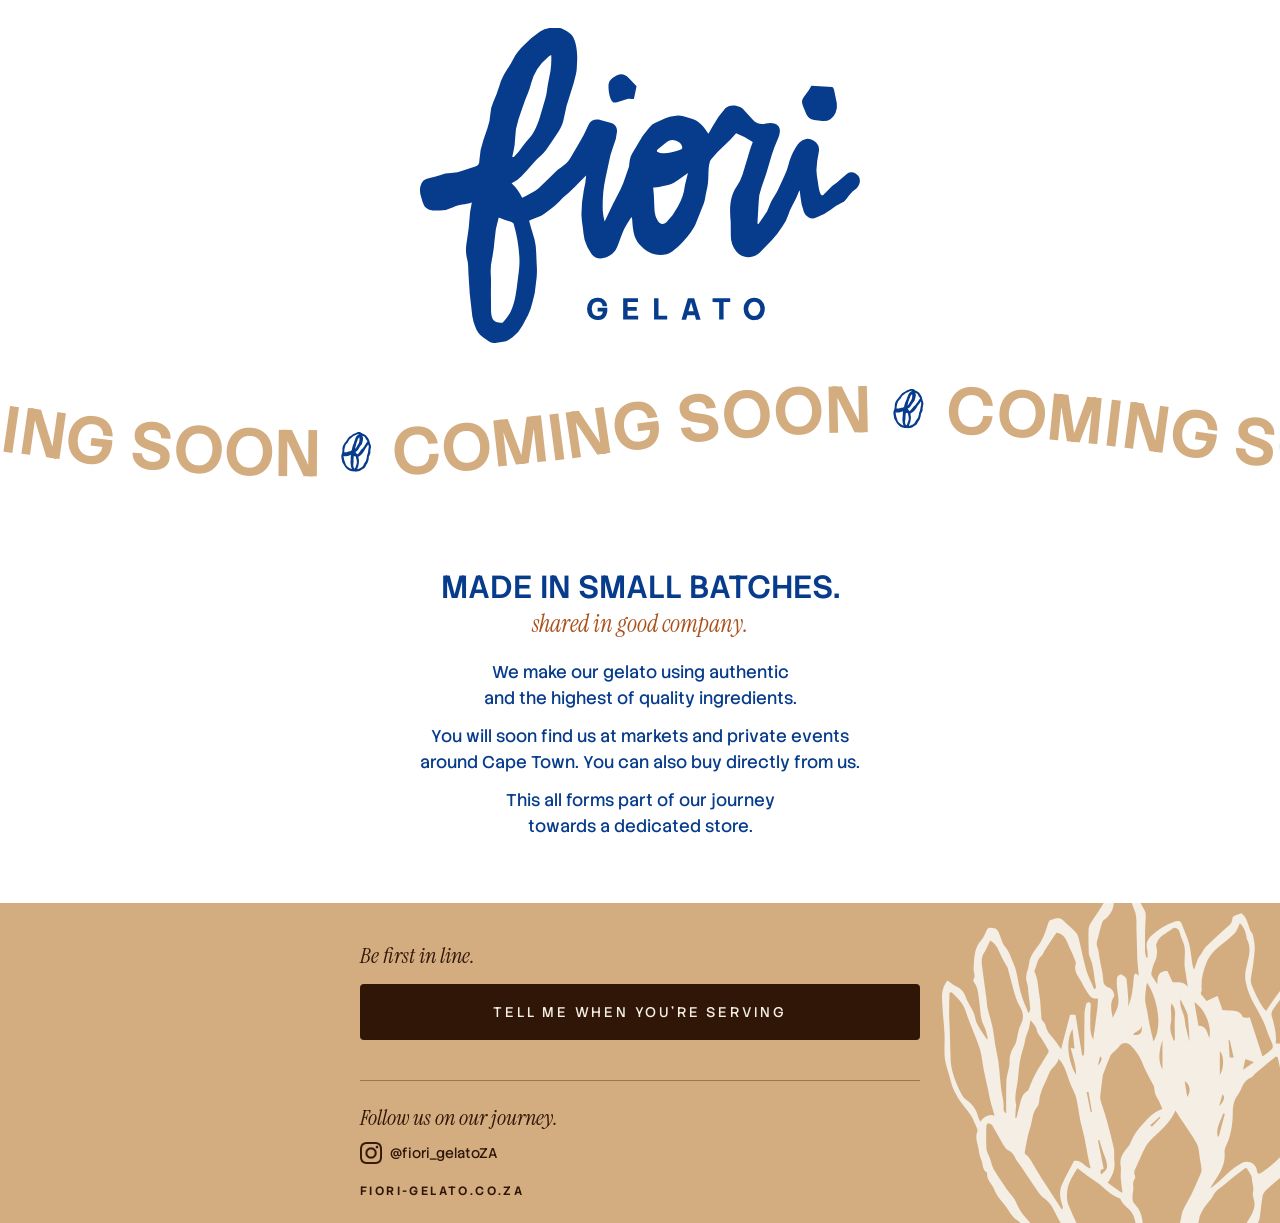
==== index.html @ b739e574 "Footer: Instagram icon, follow block under the line, sentence-case headings Co-Authored-By: Claude O" ====
<!doctype html>
<html lang="en">
<head>
<meta charset="utf-8">
<meta name="viewport" content="width=device-width,initial-scale=1,viewport-fit=cover">
<title>Fiori Gelato · Coming soon</title>
<meta name="description" content="Small-batch gelato, churned by hand in Cape Town. Coming soon.">
<meta property="og:title" content="Fiori Gelato · Coming soon">
<meta property="og:description" content="Small-batch gelato, churned by hand in Cape Town.">
<meta property="og:image" content="https://fiori-gelato.co.za/assets/logo-terracota.png">
<meta name="theme-color" content="#ffffff">
<link rel="icon" type="image/png" href="assets/logo-terracota.png">
<link rel="preload" href="assets/logo-terracota.png" as="image">
<style>
:root{padding-top:env(safe-area-inset-top,0px);padding-bottom:env(safe-area-inset-bottom,0px)}
body{margin:0}
[hidden]{display:none!important}
</style>
<style>
/* Layout: mobile-first, white page, everything centred and short. The blue logo large up top,
   COMING SOON drifting along a gentle wave with the Fiori stamp between, a few lines about us, then a terracota
   footer with two small columns and the sign-up button. Deep Blue type, Terracota for accents. */
@font-face{font-family:"Stack Sans Text";src:url("fonts/StackSansText-VariableFont_wght.ttf") format("truetype");font-weight:100 900;font-style:normal;font-display:block}
@font-face{font-family:"Instrument Serif";src:url("fonts/InstrumentSerif-Regular.ttf") format("truetype");font-weight:400;font-style:normal;font-display:block}
@font-face{font-family:"Instrument Serif";src:url("fonts/InstrumentSerif-Italic.ttf") format("truetype");font-weight:400;font-style:italic;font-display:block}

:root{
  --deep-blue:#073c8c;
  --terracota:#ab501b;
  --nuts:#d3ad80;
  --latte:#f4eee5;
  --bean:#301607;
  --white:#ffffff;
  --bg:var(--white);
  --fg:var(--deep-blue);
  --rule:var(--nuts);
  --font-sans:"Stack Sans Text",system-ui,-apple-system,"Segoe UI",sans-serif;
  --font-serif:"Instrument Serif",Georgia,"Times New Roman",serif;
  --space-2:8px;--space-3:16px;--space-4:24px;--space-5:40px;--space-6:64px;
  --radius-sm:4px;
  --gutter-l:max(16px,env(safe-area-inset-left,0px));
  --gutter-r:max(16px,env(safe-area-inset-right,0px));
  color-scheme:light;
}
@media (min-width:760px){:root{--gutter-l:max(40px,env(safe-area-inset-left,0px));--gutter-r:max(40px,env(safe-area-inset-right,0px))}}

html{background:var(--bg)}
body{background:var(--bg);color:var(--fg);font-family:var(--font-sans);font-size:16px;line-height:24px;overflow-x:hidden;-webkit-font-smoothing:antialiased;-webkit-tap-highlight-color:transparent}
*{box-sizing:border-box}
img{max-width:100%;display:block}
a{color:inherit}
:focus-visible{outline:2px solid var(--deep-blue);outline-offset:3px}
.about :focus-visible{outline-color:var(--latte)}

.wrap{padding-left:var(--gutter-l);padding-right:var(--gutter-r);max-width:1180px;margin-inline:auto}
.label{font:600 12px/16px var(--font-sans);letter-spacing:.2em;text-transform:uppercase}
.headline{font:500 clamp(26px,6.5vw,32px)/1.15 var(--font-sans);text-transform:uppercase;text-wrap:balance;margin:0}
.accent{font:italic 400 24px/30px var(--font-serif);margin:0}
.sr-only{position:absolute;width:1px;height:1px;padding:0;margin:-1px;overflow:hidden;clip:rect(0 0 0 0);white-space:nowrap;border:0}

.btn{appearance:none;border:0;border-radius:var(--radius-sm);font:600 12px/16px var(--font-sans);letter-spacing:.2em;text-transform:uppercase;min-height:52px;padding:18px 24px;cursor:pointer;text-decoration:none;display:inline-flex;align-items:center;justify-content:center;gap:10px;transition:transform .15s ease,background-color .15s ease,color .15s ease;user-select:none;-webkit-user-select:none}
.btn:active{transform:scale(.97)}
.btn-latte{background:var(--latte);color:var(--terracota)}
.btn-blue{background:var(--deep-blue);color:var(--white)}
@media (hover:hover){.btn-latte:hover{background:var(--deep-blue);color:var(--latte)}.btn-blue:hover{background:var(--terracota)}}

/* ---------- opening screen: terracota logo pulsing on white ---------- */
.intro{position:fixed;inset:0;z-index:100;background-color:var(--white);display:grid;place-items:center;cursor:pointer;animation:introFailsafe 1.6s ease 7s forwards}
.intro img{width:min(62vw,300px);height:auto;animation:pulse 1.8s ease-in-out infinite;transform-origin:50% 50%;will-change:transform}
@keyframes pulse{0%,100%{transform:scale(1);opacity:1}50%{transform:scale(1.05);opacity:.75}}
.intro.leave{background-color:rgba(255,255,255,0);transition:background-color 1.8s ease .3s;pointer-events:none}
@keyframes introFailsafe{to{opacity:0;visibility:hidden}}

/* page settles in as the opening screen clears */
body.enter .hero > *{animation:rise 1.8s cubic-bezier(.2,.8,.2,1) backwards;animation-delay:.9s}
@keyframes rise{from{opacity:0;transform:translateY(28px)}}

/* ---------- header: the logo, large and centred ---------- */
.top{display:flex;justify-content:center;padding-block:28px 0}
.top img{width:min(78vw,440px);height:auto}

/* ---------- hero: COMING SOON drifting along a gentle wave, the Fiori stamp between ---------- */
.hero{padding-block:var(--space-3) var(--space-3);overflow:hidden}
.wave{display:block;width:100%;height:170px;overflow:visible;user-select:none;-webkit-user-select:none}
.wave text{font-family:var(--font-sans);font-weight:600;fill:var(--nuts)}

/* ---------- short write-up ---------- */
.about{padding-block:var(--space-4) var(--space-6)}
/* a centred column, text centred too */
.about-inner{display:flex;flex-direction:column;align-items:center;gap:4px;max-width:480px;margin-inline:auto;text-align:center}
@media (min-width:760px){.about-inner{max-width:560px}}
.about .accent{color:var(--terracota)}
.about p.body{margin:var(--space-3) 0 0;font-size:17px;line-height:26px;display:flex;flex-direction:column;gap:12px}
.about p.body .ln{display:block;text-wrap:balance}

/* ---------- footer: terracota block, small two-column info ---------- */
.foot{background:var(--nuts);color:var(--bean);padding-block:var(--space-5) calc(var(--space-4) + env(safe-area-inset-bottom,0px))}
.foot{position:relative;overflow:hidden}
.foot > .wrap{position:relative;z-index:1}
.foot-line{position:relative;z-index:1}
/* phones: the flower sits under the button, cropped off the bottom-right corner */
.foot-protea{display:block;width:62vw;max-width:none;height:auto;pointer-events:none;margin:-36px calc(-1 * var(--gutter-r) - 14vw) calc(-1 * var(--space-4) - env(safe-area-inset-bottom,0px) - 22vw) auto}
/* laptops: it fills the empty right-hand side instead */
@media (min-width:860px){.foot-protea{position:absolute;z-index:0;margin:0;right:-8%;bottom:-36%;width:440px}}
.foot :focus-visible{outline-color:var(--bean)}
.cols{display:grid;grid-template-columns:repeat(2,minmax(0,1fr));gap:var(--space-4) var(--space-3);max-width:560px;margin-inline:auto}
.col{display:flex;flex-direction:column;gap:6px;min-width:0}
.col .h{font:italic 400 22px/1.2 var(--font-serif)}
.col p,.col a{margin:0;font:400 14px/20px var(--font-sans)}
.col a{text-decoration:underline;text-underline-offset:3px}
.col.wide{grid-column:1 / -1}
.col a.ig{display:inline-flex;align-items:center;gap:8px;align-self:flex-start;text-decoration:none;min-height:32px}
.col a.ig img{width:22px;height:22px}
@media (hover:hover){.col a.ig:hover{text-decoration:underline;text-underline-offset:3px}}
.foot .btn{width:100%;margin-top:var(--space-2)}
.foot .btn-latte{background:var(--bean);color:var(--latte)}
@media (hover:hover){.foot .btn-latte:hover{background:var(--deep-blue);color:var(--latte)}}
.foot-line{max-width:560px;margin:var(--space-5) auto 0;padding-top:var(--space-4);border-top:1px solid rgba(48,22,7,.35)}
.foot-line .web{margin-top:var(--space-2)}

/* ---------- notify sheet ---------- */
.scrim{position:fixed;inset:0;z-index:40;background:rgba(48,22,7,.6);display:flex;align-items:flex-end;justify-content:center}
.sheet{background:var(--white);color:var(--deep-blue);width:100%;max-width:520px;max-height:100%;overflow-y:auto;padding:var(--space-4) max(20px,env(safe-area-inset-right,0px)) calc(var(--space-4) + env(safe-area-inset-bottom,0px)) max(20px,env(safe-area-inset-left,0px));display:flex;flex-direction:column;gap:var(--space-3);animation:sheetIn .32s cubic-bezier(.2,.9,.3,1)}
@keyframes sheetIn{from{transform:translateY(40px);opacity:0}}
.sheet :focus-visible{outline-color:var(--deep-blue)}
.sheet-top{display:flex;justify-content:space-between;align-items:center;gap:var(--space-3)}
.sheet-top .label{color:var(--terracota)}
.close{appearance:none;border:0;background:transparent;color:var(--deep-blue);font:600 12px/16px var(--font-sans);letter-spacing:.2em;text-transform:uppercase;min-height:44px;padding:0 4px;cursor:pointer}
.sheet form{display:flex;flex-direction:column;gap:var(--space-3)}
.field{display:flex;flex-direction:column;gap:6px}
.field .label{font-size:11px}
.field input{font:400 16px/24px var(--font-sans);color:var(--bean);background:var(--white);border:1.5px solid var(--deep-blue);border-radius:var(--radius-sm);padding:12px 14px;min-height:50px;width:100%}
.field input::placeholder{color:rgba(48,22,7,.45)}
.check{display:flex;gap:12px;align-items:flex-start;font:400 14px/20px var(--font-sans);color:var(--bean)}
.check input{width:22px;height:22px;margin:0;flex:0 0 auto;accent-color:var(--deep-blue)}
.err{color:var(--terracota);font:600 13px/19px var(--font-sans);margin:0;min-height:19px}
.sheet .btn-blue{width:100%}
.sheet .btn-blue[disabled]{opacity:.6;cursor:progress}
.done{display:flex;flex-direction:column;gap:var(--space-2)}
@media (min-width:640px){.scrim{align-items:center}.sheet{padding:var(--space-5)}}

@media (prefers-reduced-motion:reduce){
  .intro img{animation:none}
  .intro.leave{opacity:0;transition:opacity .5s ease}
  body.enter .hero > *{animation:none}
  .sheet{animation:none}
}
</style>

</head>
<body>
<div class="intro" id="intro" aria-hidden="true">
  <img src="assets/logo-blue.svg" alt="">
</div>

<header class="top"><img id="topLogo" src="assets/logo-blue.svg" alt="Fiori Gelato"></header>

<main>
  <section class="hero">
    <h1 class="sr-only">Fiori Gelato: coming soon to Cape Town</h1>
    <svg class="wave" id="wave" aria-hidden="true"></svg>
  </section>

  <section class="about">
    <div class="wrap about-inner">
      <h2 class="headline">Made in small batches.</h2>
      <p class="accent">shared in good company.</p>
      <p class="body"><span class="ln">We make our gelato using authentic and the highest of quality ingredients.</span><span class="ln">You will soon find us at markets and private events around Cape Town. You can also buy directly from us.</span><span class="ln">This all forms part of our journey towards a dedicated store.</span></p>
    </div>
  </section>
</main>

<footer class="foot">
  <div class="wrap">
    <div class="cols">
      <div class="col wide">
        <span class="h">Be first in line.</span>
        <a class="btn btn-latte" href="#notify" data-notify style="text-decoration:none">Tell me when you're serving</a>
      </div>
    </div>
    <div class="foot-line">
      <div class="col">
        <span class="h">Follow us on our journey.</span>
        <a class="ig" href="https://www.instagram.com/fiori_gelatoZA/" target="_blank" rel="noopener"><img src="assets/instagram.png" alt="" width="22" height="22">@fiori_gelatoZA</a>
        <span class="label web">fiori-gelato.co.za</span>
      </div>
    </div>
  </div>
  <img class="foot-protea" src="assets/protea-latte.svg" alt="">
</footer>

<div class="scrim" id="notify" hidden>
  <div class="sheet" role="dialog" aria-modal="true" aria-labelledby="notifyTitle">
    <div class="sheet-top">
      <span class="label">Notify me</span>
      <button class="close" type="button" id="closeSheet">Close</button>
    </div>
    <div id="formView">
      <form id="notifyForm" novalidate>
        <h2 class="headline" id="notifyTitle">Get a message when we're serving.</h2>
        <div class="field">
          <label class="label" for="nName">Your name (optional)</label>
          <input id="nName" name="name" type="text" autocomplete="given-name" maxlength="60" placeholder="Thandi">
        </div>
        <div class="field">
          <label class="label" for="nPhone">Mobile number</label>
          <input id="nPhone" name="phone" type="tel" inputmode="tel" autocomplete="tel" maxlength="20" placeholder="082 123 4567" required>
        </div>
        <label class="check" for="nConsent">
          <input id="nConsent" name="consent" type="checkbox" required>
          <span>Yes, you may SMS or WhatsApp me when you start serving.</span>
        </label>
        <p class="err" id="nErr" role="alert"></p>
        <button class="btn btn-blue" id="nSubmit" type="submit">Add me to the list</button>
      </form>
    </div>
    <div class="done" id="doneView" hidden>
      <h2 class="headline">You're on the list.</h2>
      <button class="btn btn-blue" type="button" id="doneClose" style="margin-top:var(--space-3);width:100%">Close</button>
    </div>
  </div>
</div>

<script>
(function(){
  "use strict";
  var reduce = !!(window.matchMedia && window.matchMedia("(prefers-reduced-motion: reduce)").matches);
  function buzz(ms){ try{ if (navigator.vibrate) navigator.vibrate(ms); }catch(_){} }

  /* ---------- opening screen: the logo pulses, then glides up to its place at the top ---------- */
  (function(){
    var intro = document.getElementById("intro");
    var topLogo = document.getElementById("topLogo");
    if (!intro) return;
    var logo = intro.querySelector("img");
    var gone = false, fontsReady = false, minDone = false;
    function finish(){
      if (gone) return; gone = true;
      // stop the no-script fallback timer so it can't restart and flash the screen
      intro.style.animation = "none";
      void intro.offsetWidth;
      document.body.classList.add("enter");
      if (reduce || !topLogo || !logo.animate){
        intro.classList.add("leave");
        setTimeout(function(){ intro.remove(); }, 600);
        return;
      }
      // freeze the pulse where it is, then fly the logo onto the header logo
      var from = getComputedStyle(logo).transform;
      if (!from || from === "none") from = "matrix(1,0,0,1,0,0)";
      logo.style.animation = "none";
      logo.style.transform = from;
      var a = logo.getBoundingClientRect(), b = topLogo.getBoundingClientRect();
      var scale = b.width / (a.width || 1);
      var dx = (b.left + b.width / 2) - (a.left + a.width / 2);
      var dy = (b.top + b.height / 2) - (a.top + a.height / 2);
      // the measured box already includes the frozen pulse scale, so undo it before moving
      var m = from.match(/matrix\(([^,]+)/), base = m ? parseFloat(m[1]) || 1 : 1;
      topLogo.style.visibility = "hidden";
      intro.classList.add("leave");
      var anim = logo.animate([
        {transform: from},
        {transform: "translate(" + dx + "px," + dy + "px) scale(" + (scale * base) + ")"}
      ], {duration: 1700, easing: "cubic-bezier(.65,0,.3,1)", fill: "forwards"});
      function done(){ topLogo.style.visibility = ""; intro.remove(); }
      anim.onfinish = done;
      setTimeout(function(){ if (document.body.contains(intro)) done(); }, 2600);
    }
    function check(){ if (fontsReady && minDone) finish(); }
    setTimeout(function(){ minDone = true; check(); }, reduce ? 600 : 2600);
    if (document.fonts && document.fonts.ready) document.fonts.ready.then(function(){ fontsReady = true; check(); });
    else fontsReady = true;
    setTimeout(finish, 5500);
    intro.addEventListener("click", finish);
  })();

  /* ---------- COMING SOON along a gentle wave, drifting left, with the Fiori stamp between ---------- */
  (function(){
    var svg = document.getElementById("wave");
    if (!svg) return;
    var NS = "http://www.w3.org/2000/svg", XL = "http://www.w3.org/1999/xlink";
    var STAMP = "assets/stamp-blue.svg", WORD = "COMING SOON";
    var H = 170, W = 0, unitLen = 0, wordLen = 0, gap = 0, stampSize = 0, capMid = 0, pathLen = 0;
    var x = 0, last = performance.now(), path = null, words = [], stamps = [];
    function el(tag, attrs){ var n = document.createElementNS(NS, tag); for (var k in attrs) n.setAttribute(k, attrs[k]); return n; }
    function build(){
      W = Math.max(320, svg.clientWidth || window.innerWidth);
      var fs = Math.round(Math.max(36, Math.min(66, W * 0.1)));
      var amp = Math.min(22, W * 0.04), wl = Math.max(420, W * 0.9);
      svg.setAttribute("viewBox", "0 0 " + W + " " + H);
      while (svg.firstChild) svg.removeChild(svg.firstChild);
      stampSize = fs * 0.6; capMid = fs * 0.36; gap = fs * 1.1;
      // measure the word exactly as it is drawn
      var probe = el("text", {"font-size":fs, x:0, y:-400}); probe.textContent = WORD; svg.appendChild(probe);
      wordLen = probe.getComputedTextLength() || fs * 6.4;
      svg.removeChild(probe);
      unitLen = wordLen + gap;
      var start = -unitLen - wl, end = W + wl, mid = H * 0.56, d = "M " + start + " " + mid;
      for (var px = start, up = true; px < end; px += wl / 2, up = !up){
        d += " Q " + (px + wl / 4) + " " + (mid + (up ? -amp : amp) * 2) + " " + (px + wl / 2) + " " + mid;
      }
      var defs = el("defs", {}); path = el("path", {id:"wavePath", d:d, fill:"none"});
      defs.appendChild(path); svg.appendChild(defs);
      pathLen = path.getTotalLength();
      var reps = Math.ceil(pathLen / unitLen) + 2;
      words = []; stamps = [];
      for (var k = 0; k < reps; k++){
        var t = el("text", {"font-size":fs});
        var tp = el("textPath", {href:"#wavePath"}); tp.setAttributeNS(XL, "xlink:href", "#wavePath");
        tp.textContent = WORD; t.appendChild(tp); svg.appendChild(t); words.push(tp);
        var im = el("image", {width:stampSize, height:stampSize, href:STAMP, preserveAspectRatio:"xMidYMid meet"});
        im.setAttributeNS(XL, "xlink:href", STAMP);
        svg.appendChild(im); stamps.push(im);
      }
      place();
    }
    function place(){
      var half = stampSize / 2;
      for (var k = 0; k < words.length; k++){
        var w0 = x + k * unitLen;
        words[k].setAttribute("startOffset", w0.toFixed(2));
        var at = w0 + wordLen + gap / 2, im = stamps[k];
        if (at < half || at > pathLen - half){ im.setAttribute("visibility", "hidden"); continue; }
        var p = path.getPointAtLength(at), q = path.getPointAtLength(Math.min(pathLen, at + 2));
        var ang = Math.atan2(q.y - p.y, q.x - p.x) * 180 / Math.PI;
        im.setAttribute("visibility", "visible");
        // centre the stamp on the middle of the capital letters
        im.setAttribute("transform", "translate(" + p.x.toFixed(2) + " " + p.y.toFixed(2) + ") rotate(" + ang.toFixed(2) + ") translate(" + (-half).toFixed(2) + " " + (-half - capMid).toFixed(2) + ")");
      }
    }
    function step(now){
      var dt = Math.min(.05, (now - last) / 1000); last = now;
      x -= 55 * dt;
      if (unitLen && -x >= unitLen) x += unitLen;
      place();
      requestAnimationFrame(step);
    }
    build();
    if (document.fonts && document.fonts.ready) document.fonts.ready.then(build);
    var rt = 0, lastW = 0;
    window.addEventListener("resize", function(){
      clearTimeout(rt);
      rt = setTimeout(function(){ var w = svg.clientWidth; if (w !== lastW){ lastW = w; build(); } }, 150);
    });
    if (!reduce) requestAnimationFrame(step);
  })();

  /* ---------- notify sheet: our own form, answers sent to the Google Form ---------- */
  var FORM_ACTION = "https://docs.google.com/forms/d/e/1FAIpQLSdQijoh9ZpniYpOCxKxh3_Ob7o5xGu9inCDs8A621yl1ySQ9Q/formResponse";
  var FIELD = {name:"entry.836288694", phone:"entry.1644359799", consent:"entry.887649497"};
  var CONSENT_TEXT = "Yes, you may SMS or WhatsApp me when you start serving.";
  var scrim = document.getElementById("notify");
  var form = document.getElementById("notifyForm");
  var nName = document.getElementById("nName");
  var nPhone = document.getElementById("nPhone");
  var nConsent = document.getElementById("nConsent");
  var nErr = document.getElementById("nErr");
  var nSubmit = document.getElementById("nSubmit");
  var formView = document.getElementById("formView");
  var doneView = document.getElementById("doneView");
  var lastFocus = null;

  function openSheet(){
    if (!scrim.hidden) return;
    lastFocus = document.activeElement;
    scrim.hidden = false;
    document.documentElement.style.overflow = "hidden";
    setTimeout(function(){ (doneView.hidden ? nPhone : document.getElementById("doneClose")).focus(); }, 60);
  }
  function closeSheet(){
    if (scrim.hidden) return;
    scrim.hidden = true;
    document.documentElement.style.overflow = "";
    if (location.hash === "#notify"){ try{ history.replaceState(null, "", location.pathname + location.search); }catch(_){} }
    if (lastFocus && lastFocus.focus) lastFocus.focus();
  }
  Array.prototype.forEach.call(document.querySelectorAll("[data-notify]"), function(a){
    a.addEventListener("click", function(e){ e.preventDefault(); openSheet(); });
  });
  document.getElementById("closeSheet").addEventListener("click", closeSheet);
  document.getElementById("doneClose").addEventListener("click", closeSheet);
  scrim.addEventListener("click", function(e){ if (e.target === scrim) closeSheet(); });
  document.addEventListener("keydown", function(e){ if (e.key === "Escape") closeSheet(); });
  if (location.hash === "#notify") openSheet();
  window.addEventListener("hashchange", function(){ if (location.hash === "#notify") openSheet(); });

  // South African numbers in any common format; saved as "+27 82 123 4567" so the sheet keeps them as text
  function normalisePhone(raw){
    var d = String(raw || "").replace(/[\s\-().]/g, "");
    if (/^00\d+$/.test(d)) d = "+" + d.slice(2);
    var sa = null;
    if (/^0\d{9}$/.test(d)) sa = d.slice(1);
    else if (/^27\d{9}$/.test(d)) sa = d.slice(2);
    else if (/^\+27\d{9}$/.test(d)) sa = d.slice(3);
    if (sa) return "+27 " + sa.slice(0,2) + " " + sa.slice(2,5) + " " + sa.slice(5);
    if (/^\+[1-9]\d{7,14}$/.test(d)) return d;
    return null;
  }

  form.addEventListener("submit", function(e){
    e.preventDefault();
    nErr.textContent = "";
    var phone = normalisePhone(nPhone.value);
    if (!phone){ nErr.textContent = "Check your number. Try something like 082 123 4567."; nPhone.focus(); return; }
    if (!nConsent.checked){ nErr.textContent = "Tick the box so we're allowed to message you."; nConsent.focus(); return; }
    nSubmit.disabled = true; nSubmit.textContent = "Adding you…";
    var body = new URLSearchParams();
    body.append(FIELD.name, nName.value.trim().slice(0, 60));
    body.append(FIELD.phone, phone);
    body.append(FIELD.consent, CONSENT_TEXT);
    fetch(FORM_ACTION, {method:"POST", mode:"no-cors", body:body}).then(function(){
      formView.hidden = true; doneView.hidden = false;
      form.reset();
      document.getElementById("doneClose").focus();
      buzz(30);
    }).catch(function(){
      var onSite = /fiori-gelato\.(co\.za|github\.io)$/.test(location.hostname);
      nErr.textContent = onSite ? "We couldn't send that just now. Check your connection and try again." : "This is the preview, so it can't send sign-ups. It works on fiori-gelato.co.za.";
    }).then(function(){
      nSubmit.disabled = false; nSubmit.textContent = "Add me to the list";
    });
  });
})();
</script>

</body>
</html>
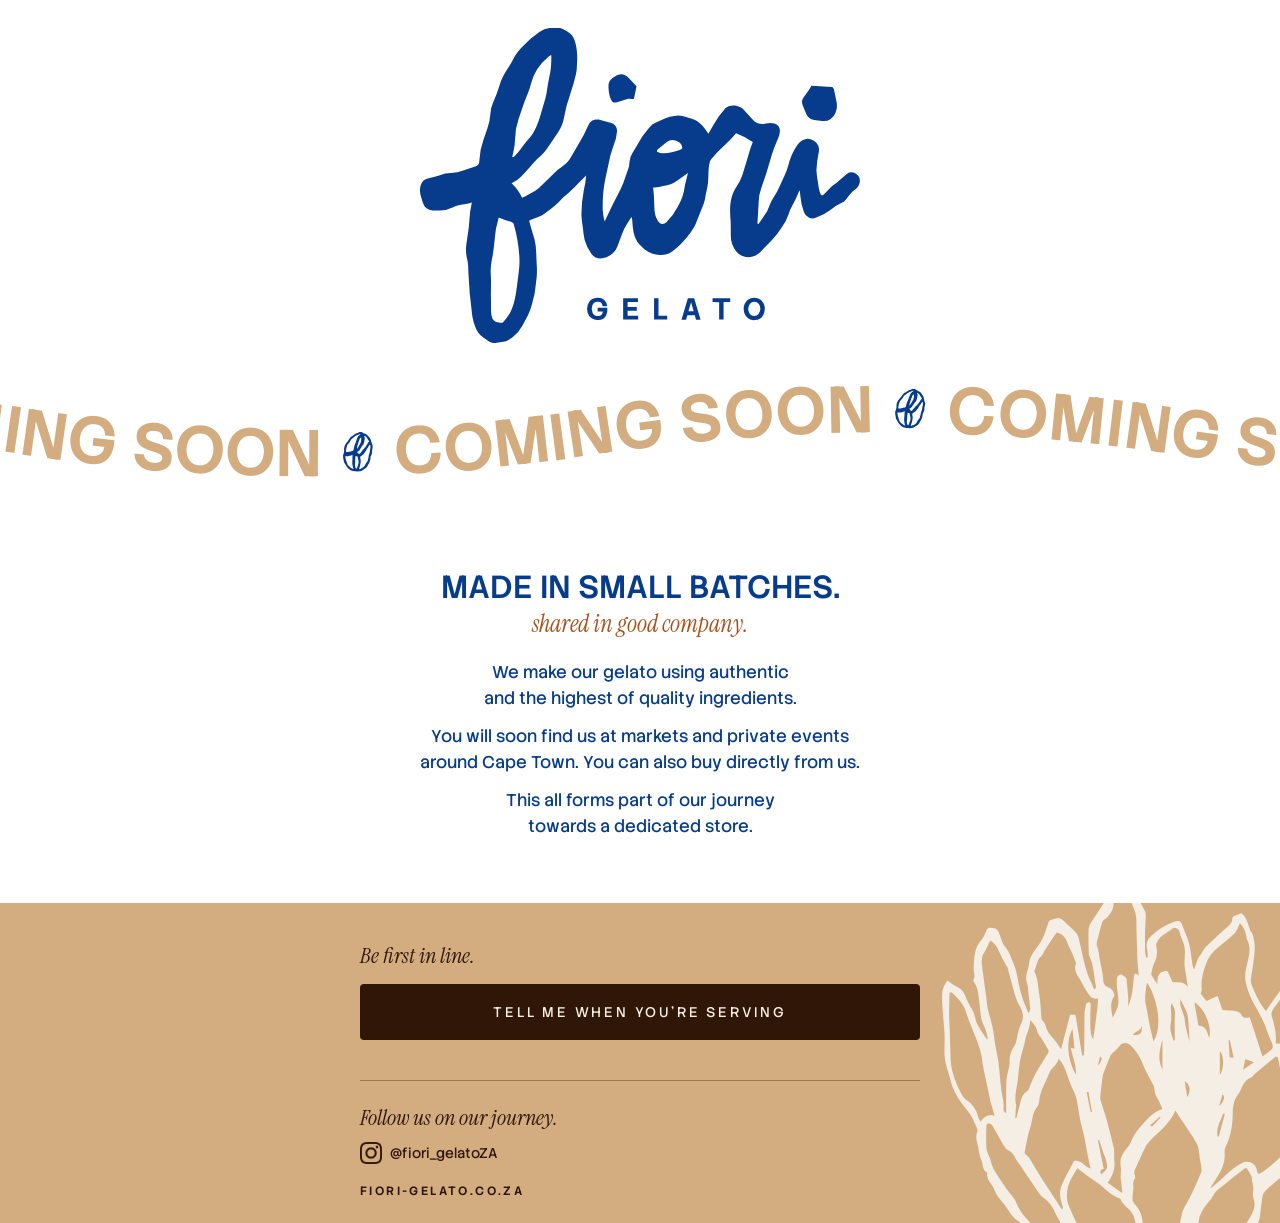
==== commit 185f495d: "Blue link preview image and blue f bookmark icon Co-Authored-By: Claude Opus 5.5 <noreply@anthropic." ====
--- a/index.html
+++ b/index.html
@@ -7,10 +7,17 @@
 <meta name="description" content="Small-batch gelato, churned by hand in Cape Town. Coming soon.">
 <meta property="og:title" content="Fiori Gelato · Coming soon">
 <meta property="og:description" content="Small-batch gelato, churned by hand in Cape Town.">
-<meta property="og:image" content="https://fiori-gelato.co.za/assets/logo-terracota.png">
+<meta property="og:type" content="website">
+<meta property="og:url" content="https://fiori-gelato.co.za/">
+<meta property="og:image" content="https://fiori-gelato.co.za/assets/og-blue.png">
+<meta property="og:image:width" content="1200">
+<meta property="og:image:height" content="860">
+<meta name="twitter:card" content="summary_large_image">
 <meta name="theme-color" content="#ffffff">
-<link rel="icon" type="image/png" href="assets/logo-terracota.png">
-<link rel="preload" href="assets/logo-terracota.png" as="image">
+<link rel="icon" type="image/svg+xml" href="assets/favicon.svg">
+<link rel="icon" type="image/png" sizes="32x32" href="assets/favicon-32.png">
+<link rel="icon" type="image/png" sizes="192x192" href="assets/favicon-192.png">
+<link rel="apple-touch-icon" href="assets/apple-touch-icon.png">
 <style>
 :root{padding-top:env(safe-area-inset-top,0px);padding-bottom:env(safe-area-inset-bottom,0px)}
 body{margin:0}
@@ -246,7 +253,7 @@
         return;
       }
       // freeze the pulse where it is, then fly the logo onto the header logo
-      var from = getComputedStyle(logo).transform;
+      var from = getComputedStyle(logo).transform, fromOp = getComputedStyle(logo).opacity || "1";
       if (!from || from === "none") from = "matrix(1,0,0,1,0,0)";
       logo.style.animation = "none";
       logo.style.transform = from;
@@ -259,8 +266,8 @@
       topLogo.style.visibility = "hidden";
       intro.classList.add("leave");
       var anim = logo.animate([
-        {transform: from},
-        {transform: "translate(" + dx + "px," + dy + "px) scale(" + (scale * base) + ")"}
+        {transform: from, opacity: fromOp},
+        {transform: "translate(" + dx + "px," + dy + "px) scale(" + (scale * base) + ")", opacity: 1}
       ], {duration: 1700, easing: "cubic-bezier(.65,0,.3,1)", fill: "forwards"});
       function done(){ topLogo.style.visibility = ""; intro.remove(); }
       anim.onfinish = done;
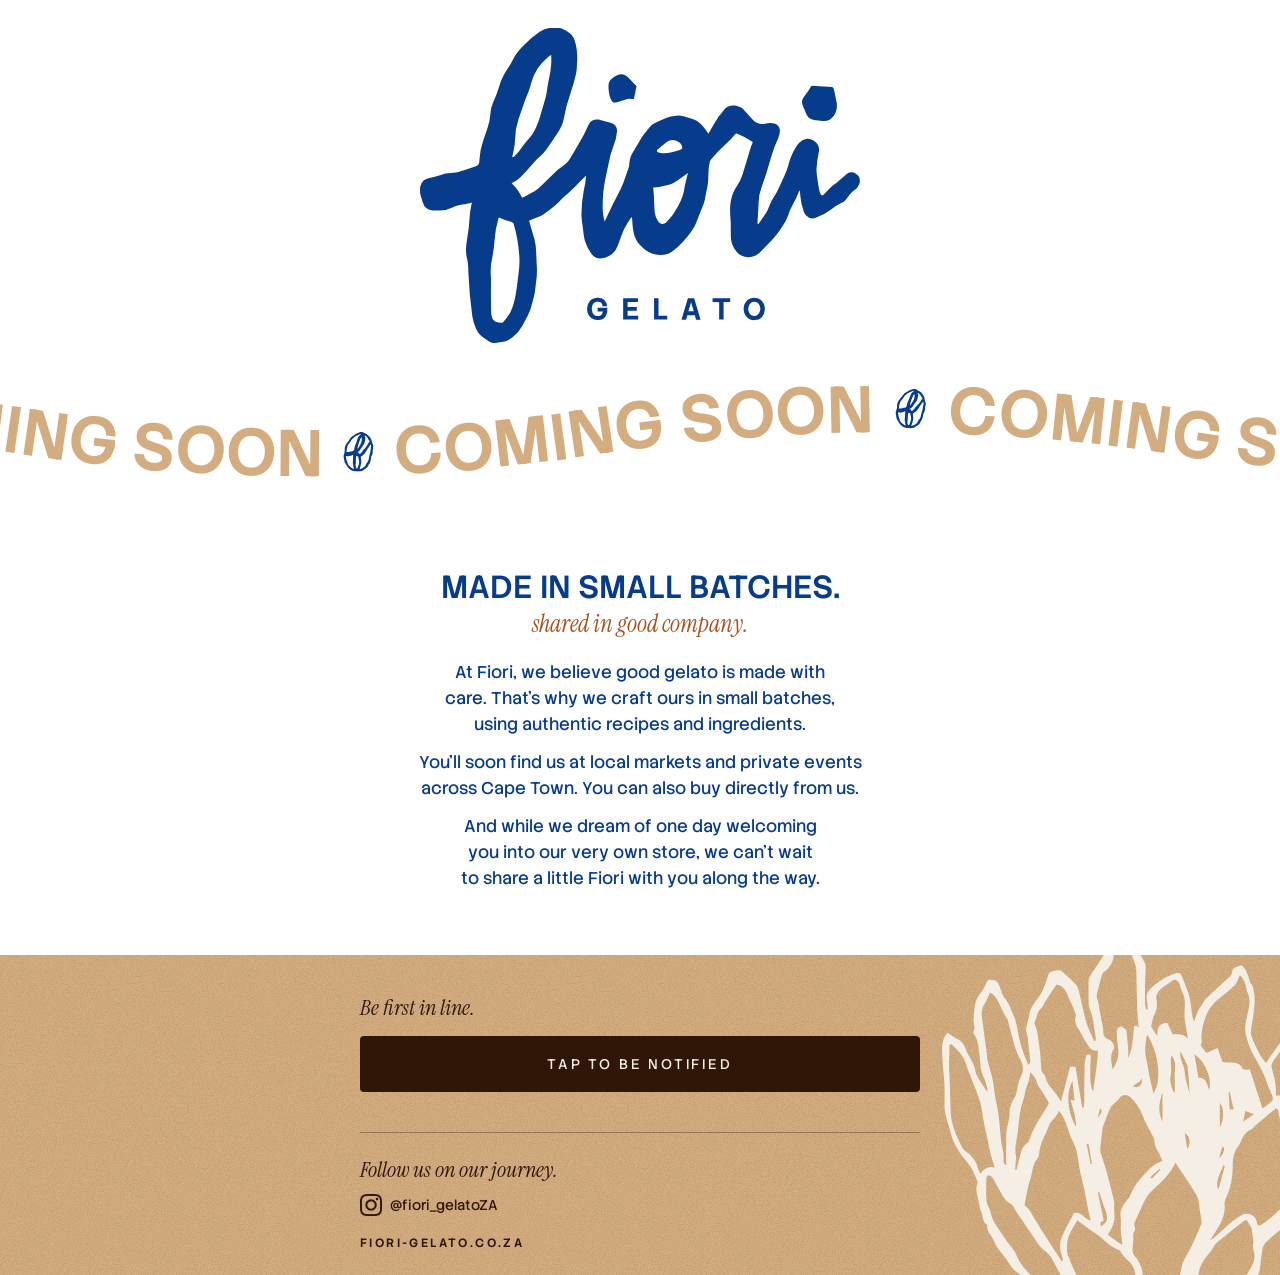
==== commit 92d686ba: "New write-up, 'Tap to be notified' button, subtle grain on the footer Co-Authored-By: Claude Opus 5." ====
--- a/index.html
+++ b/index.html
@@ -102,7 +102,7 @@
 
 /* ---------- footer: terracota block, small two-column info ---------- */
 .foot{background:var(--nuts);color:var(--bean);padding-block:var(--space-5) calc(var(--space-4) + env(safe-area-inset-bottom,0px))}
-.foot{position:relative;overflow:hidden}
+.foot{position:relative;overflow:hidden;background-image:url("data:image/svg+xml,%3Csvg xmlns='http://www.w3.org/2000/svg' width='220' height='220'%3E%3Cfilter id='g'%3E%3CfeTurbulence type='fractalNoise' baseFrequency='.85' numOctaves='3' stitchTiles='stitch'/%3E%3CfeColorMatrix values='0 0 0 0 .19 0 0 0 0 .09 0 0 0 0 .03 .45 0 0 0 -.18'/%3E%3C/filter%3E%3Crect width='100%25' height='100%25' filter='url(%23g)'/%3E%3C/svg%3E");background-size:220px 220px}
 .foot > .wrap{position:relative;z-index:1}
 .foot-line{position:relative;z-index:1}
 /* phones: the flower sits under the button, cropped off the bottom-right corner */
@@ -172,7 +172,7 @@
     <div class="wrap about-inner">
       <h2 class="headline">Made in small batches.</h2>
       <p class="accent">shared in good company.</p>
-      <p class="body"><span class="ln">We make our gelato using authentic and the highest of quality ingredients.</span><span class="ln">You will soon find us at markets and private events around Cape Town. You can also buy directly from us.</span><span class="ln">This all forms part of our journey towards a dedicated store.</span></p>
+      <p class="body"><span class="ln">At Fiori, we believe good gelato is made with care. That’s why we craft ours in small batches, using authentic recipes and ingredients.</span><span class="ln">You’ll soon find us at local markets and private events across Cape Town. You can also buy directly from us.</span><span class="ln">And while we dream of one day welcoming you into our very own store, we can’t wait to share a little Fiori with you along the way.</span></p>
     </div>
   </section>
 </main>
@@ -182,7 +182,7 @@
     <div class="cols">
       <div class="col wide">
         <span class="h">Be first in line.</span>
-        <a class="btn btn-latte" href="#notify" data-notify style="text-decoration:none">Tell me when you're serving</a>
+        <a class="btn btn-latte" href="#notify" data-notify style="text-decoration:none">Tap to be notified</a>
       </div>
     </div>
     <div class="foot-line">
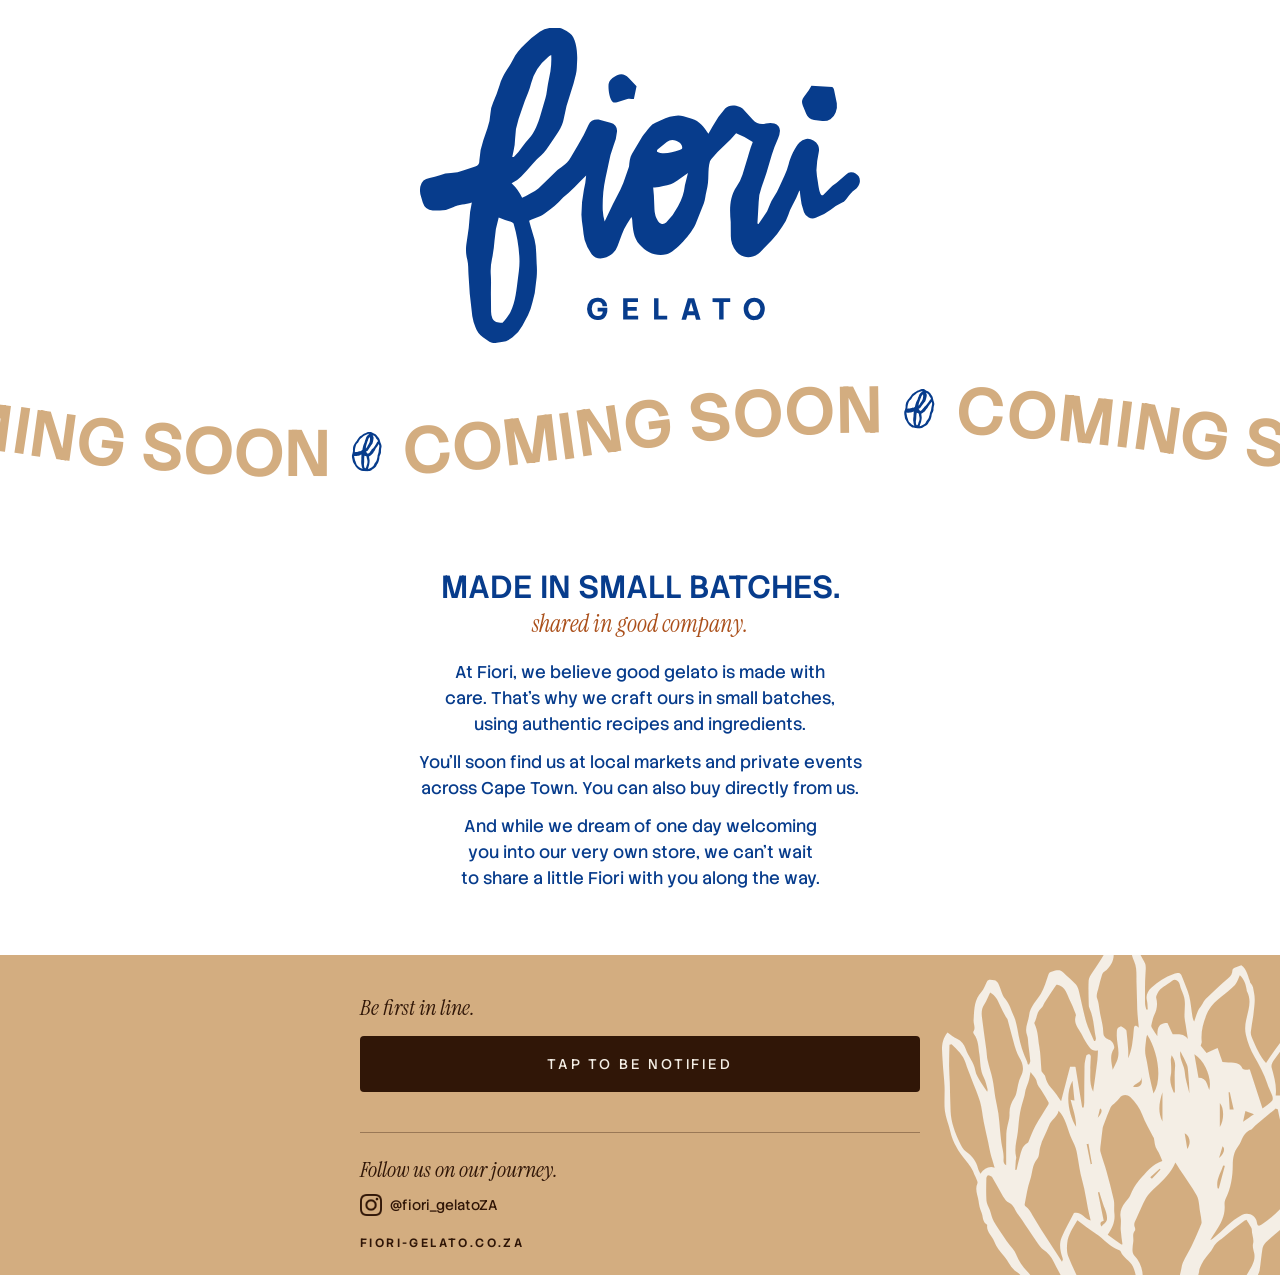
==== commit 63740690: "Remove grain from the footer Co-Authored-By: Claude Opus 5.5 <noreply@anthropic.com> Claude-Session:" ====
--- a/index.html
+++ b/index.html
@@ -102,7 +102,7 @@
 
 /* ---------- footer: terracota block, small two-column info ---------- */
 .foot{background:var(--nuts);color:var(--bean);padding-block:var(--space-5) calc(var(--space-4) + env(safe-area-inset-bottom,0px))}
-.foot{position:relative;overflow:hidden;background-image:url("data:image/svg+xml,%3Csvg xmlns='http://www.w3.org/2000/svg' width='220' height='220'%3E%3Cfilter id='g'%3E%3CfeTurbulence type='fractalNoise' baseFrequency='.85' numOctaves='3' stitchTiles='stitch'/%3E%3CfeColorMatrix values='0 0 0 0 .19 0 0 0 0 .09 0 0 0 0 .03 .45 0 0 0 -.18'/%3E%3C/filter%3E%3Crect width='100%25' height='100%25' filter='url(%23g)'/%3E%3C/svg%3E");background-size:220px 220px}
+.foot{position:relative;overflow:hidden}
 .foot > .wrap{position:relative;z-index:1}
 .foot-line{position:relative;z-index:1}
 /* phones: the flower sits under the button, cropped off the bottom-right corner */
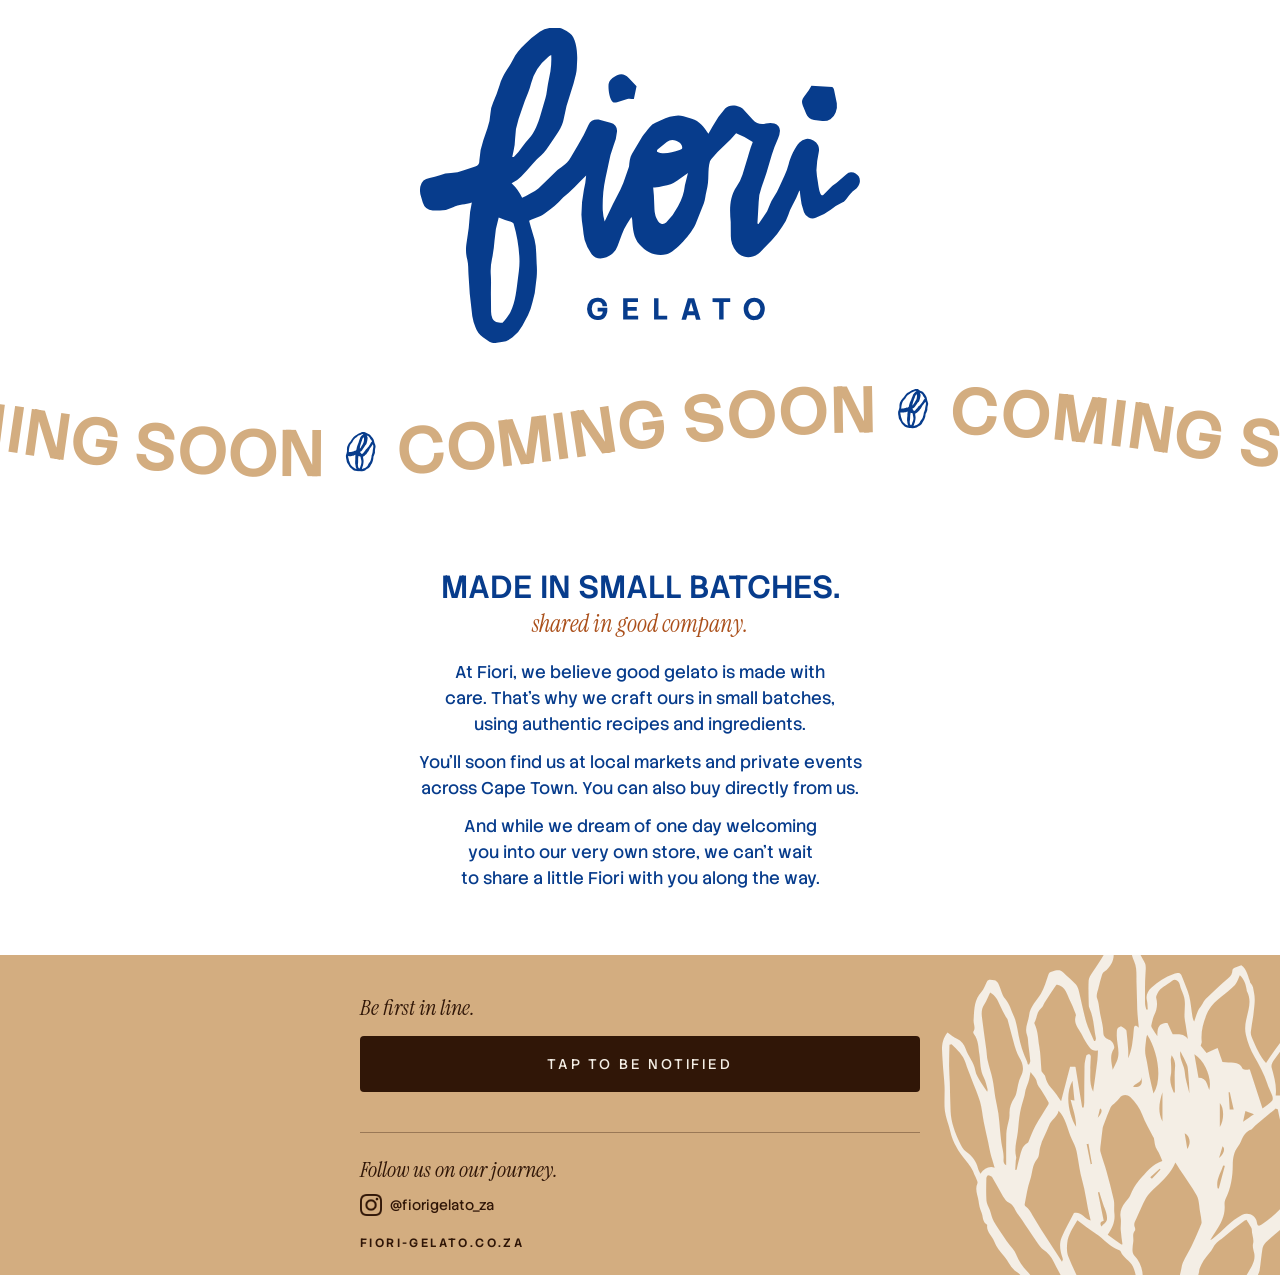
==== commit 0e24eb4b: "New Instagram handle @fiorigelato_za Co-Authored-By: Claude Opus 5.5 <noreply@anthropic.com> Claude-" ====
--- a/index.html
+++ b/index.html
@@ -188,7 +188,7 @@
     <div class="foot-line">
       <div class="col">
         <span class="h">Follow us on our journey.</span>
-        <a class="ig" href="https://www.instagram.com/fiori_gelatoZA/" target="_blank" rel="noopener"><img src="assets/instagram.png" alt="" width="22" height="22">@fiori_gelatoZA</a>
+        <a class="ig" href="https://www.instagram.com/fiorigelato_za/" target="_blank" rel="noopener"><img src="assets/instagram.png" alt="" width="22" height="22">@fiorigelato_za</a>
         <span class="label web">fiori-gelato.co.za</span>
       </div>
     </div>
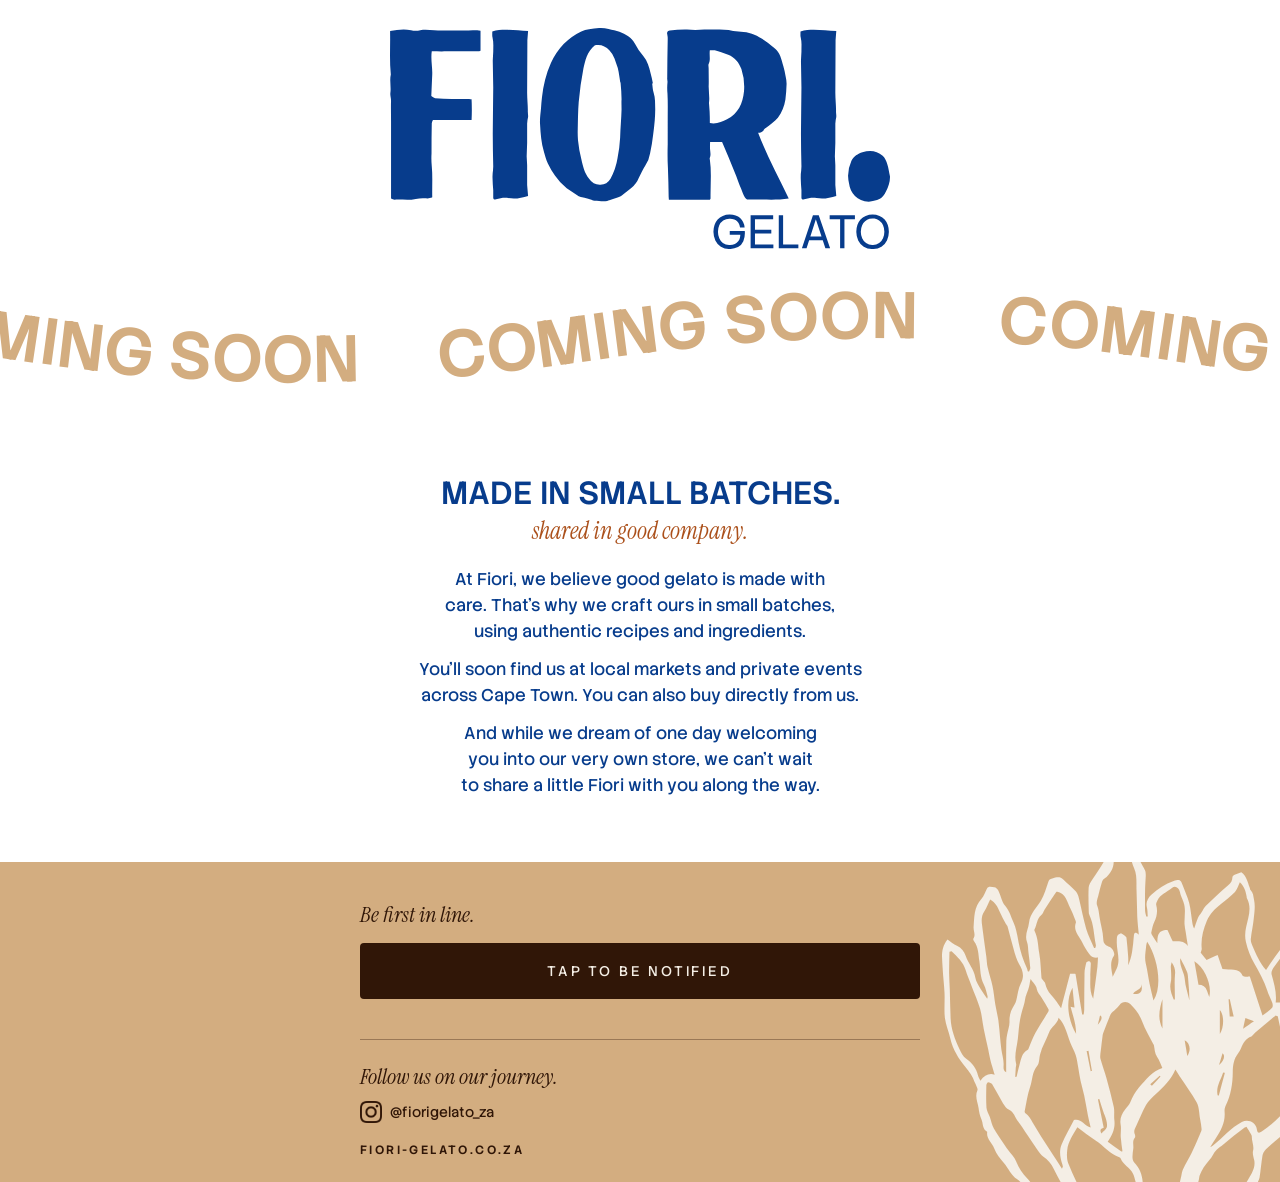
==== commit 7a44932b: "New FIORI. logo, protea between COMING SOON, new link preview Co-Authored-By: Claude Opus 5.5 <norep" ====
--- a/index.html
+++ b/index.html
@@ -9,9 +9,9 @@
 <meta property="og:description" content="Small-batch gelato, churned by hand in Cape Town.">
 <meta property="og:type" content="website">
 <meta property="og:url" content="https://fiori-gelato.co.za/">
-<meta property="og:image" content="https://fiori-gelato.co.za/assets/og-blue.png">
+<meta property="og:image" content="https://fiori-gelato.co.za/assets/og-fiori.png">
 <meta property="og:image:width" content="1200">
-<meta property="og:image:height" content="860">
+<meta property="og:image:height" content="630">
 <meta name="twitter:card" content="summary_large_image">
 <meta name="theme-color" content="#ffffff">
 <link rel="icon" type="image/svg+xml" href="assets/favicon.svg">
@@ -73,7 +73,7 @@
 
 /* ---------- opening screen: terracota logo pulsing on white ---------- */
 .intro{position:fixed;inset:0;z-index:100;background-color:var(--white);display:grid;place-items:center;cursor:pointer;animation:introFailsafe 1.6s ease 7s forwards}
-.intro img{width:min(62vw,300px);height:auto;animation:pulse 1.8s ease-in-out infinite;transform-origin:50% 50%;will-change:transform}
+.intro img{width:min(72vw,360px);height:auto;animation:pulse 1.8s ease-in-out infinite;transform-origin:50% 50%;will-change:transform}
 @keyframes pulse{0%,100%{transform:scale(1);opacity:1}50%{transform:scale(1.05);opacity:.75}}
 .intro.leave{background-color:rgba(255,255,255,0);transition:background-color 1.8s ease .3s;pointer-events:none}
 @keyframes introFailsafe{to{opacity:0;visibility:hidden}}
@@ -84,7 +84,7 @@
 
 /* ---------- header: the logo, large and centred ---------- */
 .top{display:flex;justify-content:center;padding-block:28px 0}
-.top img{width:min(78vw,440px);height:auto}
+.top img{width:min(78vw,500px);height:auto}
 
 /* ---------- hero: COMING SOON drifting along a gentle wave, the Fiori stamp between ---------- */
 .hero{padding-block:var(--space-3) var(--space-3);overflow:hidden}
@@ -157,10 +157,10 @@
 </head>
 <body>
 <div class="intro" id="intro" aria-hidden="true">
-  <img src="assets/logo-blue.svg" alt="">
+  <img src="assets/logo-new-blue.svg" alt="">
 </div>
 
-<header class="top"><img id="topLogo" src="assets/logo-blue.svg" alt="Fiori Gelato"></header>
+<header class="top"><img id="topLogo" src="assets/logo-new-blue.svg" alt="Fiori Gelato"></header>
 
 <main>
   <section class="hero">
@@ -286,7 +286,7 @@
     var svg = document.getElementById("wave");
     if (!svg) return;
     var NS = "http://www.w3.org/2000/svg", XL = "http://www.w3.org/1999/xlink";
-    var STAMP = "assets/stamp-blue.svg", WORD = "COMING SOON";
+    var STAMP = "assets/protea-blue.svg", WORD = "COMING SOON";
     var H = 170, W = 0, unitLen = 0, wordLen = 0, gap = 0, stampSize = 0, capMid = 0, pathLen = 0;
     var x = 0, last = performance.now(), path = null, words = [], stamps = [];
     function el(tag, attrs){ var n = document.createElementNS(NS, tag); for (var k in attrs) n.setAttribute(k, attrs[k]); return n; }
@@ -296,7 +296,7 @@
       var amp = Math.min(22, W * 0.04), wl = Math.max(420, W * 0.9);
       svg.setAttribute("viewBox", "0 0 " + W + " " + H);
       while (svg.firstChild) svg.removeChild(svg.firstChild);
-      stampSize = fs * 0.6; capMid = fs * 0.36; gap = fs * 1.1;
+      stampSize = fs * 0.78; capMid = fs * 0.36; gap = fs * 1.2;
       // measure the word exactly as it is drawn
       var probe = el("text", {"font-size":fs, x:0, y:-400}); probe.textContent = WORD; svg.appendChild(probe);
       wordLen = probe.getComputedTextLength() || fs * 6.4;
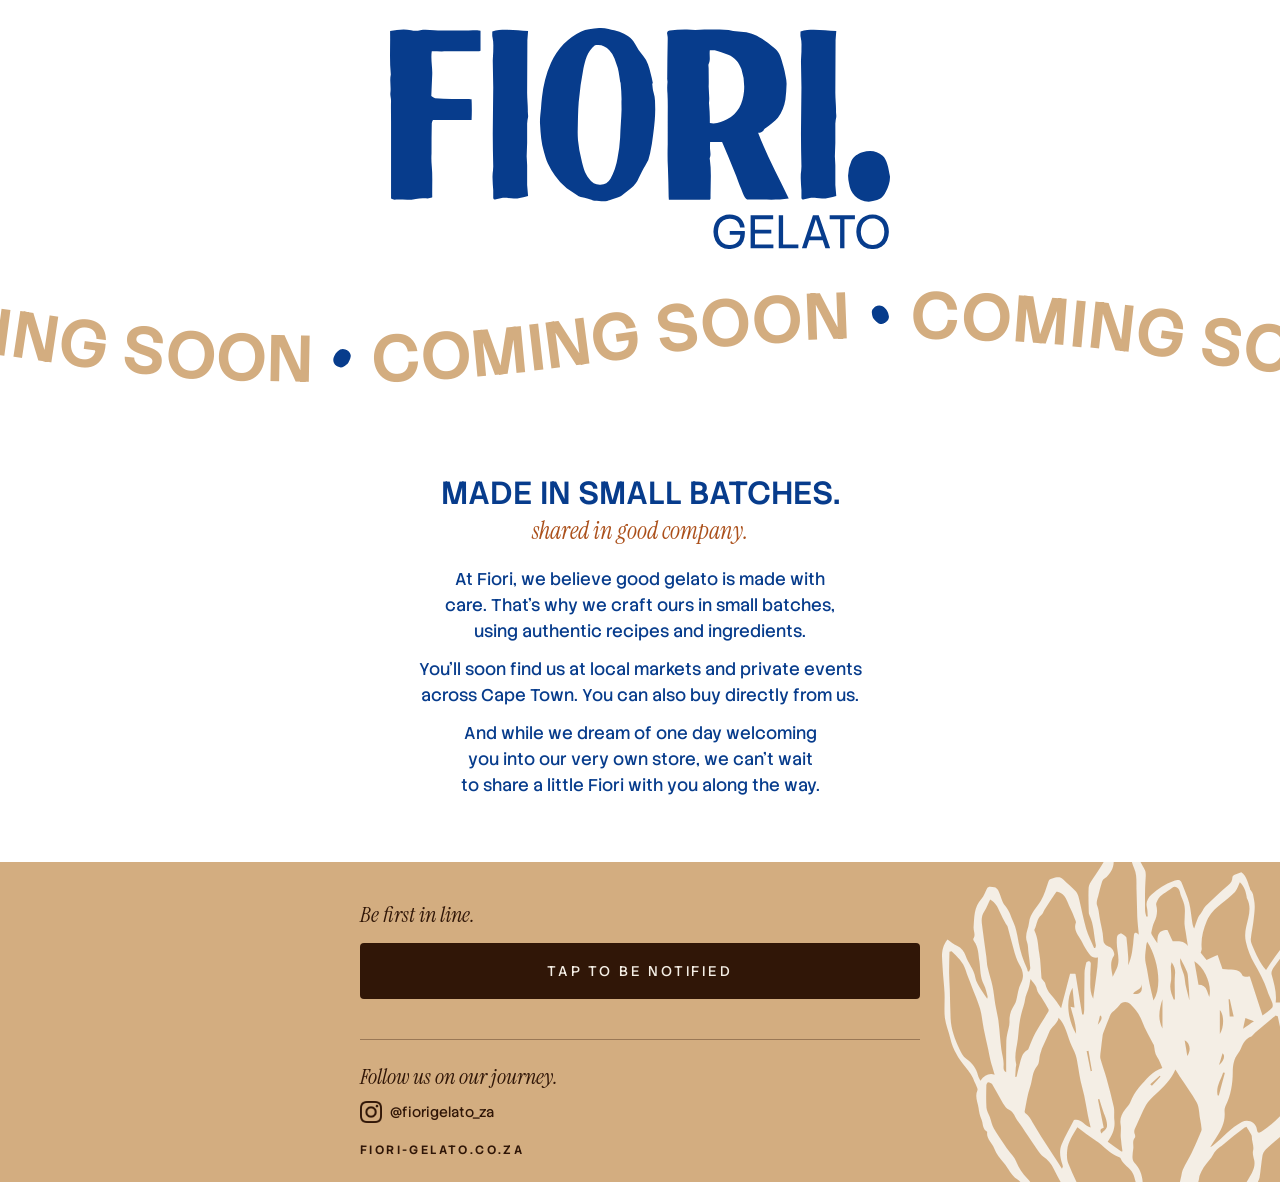
==== commit a00e3438: "Logo full stop between COMING SOON, with a random tilt Co-Authored-By: Claude Opus 5.5 <noreply@anth" ====
--- a/index.html
+++ b/index.html
@@ -286,9 +286,11 @@
     var svg = document.getElementById("wave");
     if (!svg) return;
     var NS = "http://www.w3.org/2000/svg", XL = "http://www.w3.org/1999/xlink";
-    var STAMP = "assets/protea-blue.svg", WORD = "COMING SOON";
+    var STAMP = "assets/dot-blue.svg", WORD = "COMING SOON";
     var H = 170, W = 0, unitLen = 0, wordLen = 0, gap = 0, stampSize = 0, capMid = 0, pathLen = 0;
-    var x = 0, last = performance.now(), path = null, words = [], stamps = [];
+    var x = 0, last = performance.now(), path = null, words = [], stamps = [], cycle = 0, spin = {};
+    // each protea gets its own random turn, and a new one every time it comes round again
+    function turn(id){ if (!(id in spin)) spin[id] = Math.random() * 360; return spin[id]; }
     function el(tag, attrs){ var n = document.createElementNS(NS, tag); for (var k in attrs) n.setAttribute(k, attrs[k]); return n; }
     function build(){
       W = Math.max(320, svg.clientWidth || window.innerWidth);
@@ -296,7 +298,7 @@
       var amp = Math.min(22, W * 0.04), wl = Math.max(420, W * 0.9);
       svg.setAttribute("viewBox", "0 0 " + W + " " + H);
       while (svg.firstChild) svg.removeChild(svg.firstChild);
-      stampSize = fs * 0.78; capMid = fs * 0.36; gap = fs * 1.2;
+      stampSize = fs * 0.3; capMid = fs * 0.36; gap = fs * 0.9;
       // measure the word exactly as it is drawn
       var probe = el("text", {"font-size":fs, x:0, y:-400}); probe.textContent = WORD; svg.appendChild(probe);
       wordLen = probe.getComputedTextLength() || fs * 6.4;
@@ -332,13 +334,13 @@
         var ang = Math.atan2(q.y - p.y, q.x - p.x) * 180 / Math.PI;
         im.setAttribute("visibility", "visible");
         // centre the stamp on the middle of the capital letters
-        im.setAttribute("transform", "translate(" + p.x.toFixed(2) + " " + p.y.toFixed(2) + ") rotate(" + ang.toFixed(2) + ") translate(" + (-half).toFixed(2) + " " + (-half - capMid).toFixed(2) + ")");
+        im.setAttribute("transform", "translate(" + p.x.toFixed(2) + " " + p.y.toFixed(2) + ") rotate(" + ang.toFixed(2) + ") translate(0 " + (-capMid).toFixed(2) + ") rotate(" + turn(k + cycle).toFixed(1) + ") translate(" + (-half).toFixed(2) + " " + (-half).toFixed(2) + ")");
       }
     }
     function step(now){
       var dt = Math.min(.05, (now - last) / 1000); last = now;
       x -= 55 * dt;
-      if (unitLen && -x >= unitLen) x += unitLen;
+      if (unitLen && -x >= unitLen){ x += unitLen; delete spin[cycle]; cycle++; }
       place();
       requestAnimationFrame(step);
     }
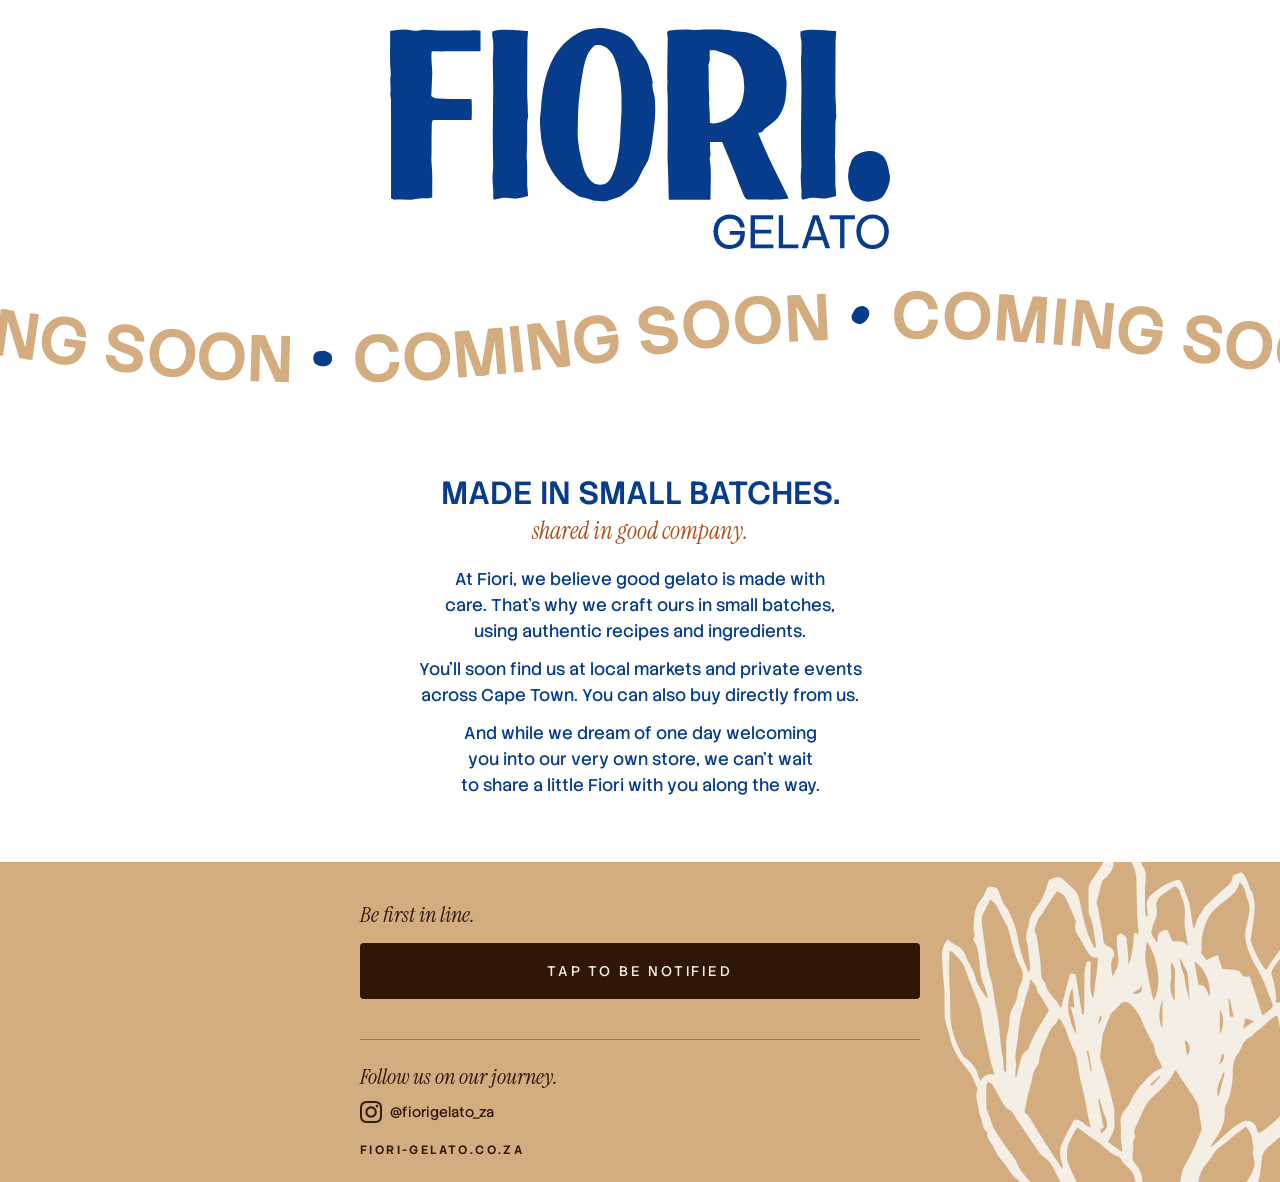
==== commit cb21a8eb: "Bookmark icon: protea turned 45 degrees Co-Authored-By: Claude Opus 5.5 <noreply@anthropic.com> Clau" ====
--- a/index.html
+++ b/index.html
@@ -14,10 +14,10 @@
 <meta property="og:image:height" content="630">
 <meta name="twitter:card" content="summary_large_image">
 <meta name="theme-color" content="#ffffff">
-<link rel="icon" type="image/svg+xml" href="assets/favicon.svg">
-<link rel="icon" type="image/png" sizes="32x32" href="assets/favicon-32.png">
-<link rel="icon" type="image/png" sizes="192x192" href="assets/favicon-192.png">
-<link rel="apple-touch-icon" href="assets/apple-touch-icon.png">
+<link rel="icon" type="image/svg+xml" href="assets/favicon-protea.svg">
+<link rel="icon" type="image/png" sizes="32x32" href="assets/favicon-protea-32.png">
+<link rel="icon" type="image/png" sizes="192x192" href="assets/favicon-protea-192.png">
+<link rel="apple-touch-icon" href="assets/apple-touch-icon-protea.png">
 <style>
 :root{padding-top:env(safe-area-inset-top,0px);padding-bottom:env(safe-area-inset-bottom,0px)}
 body{margin:0}
